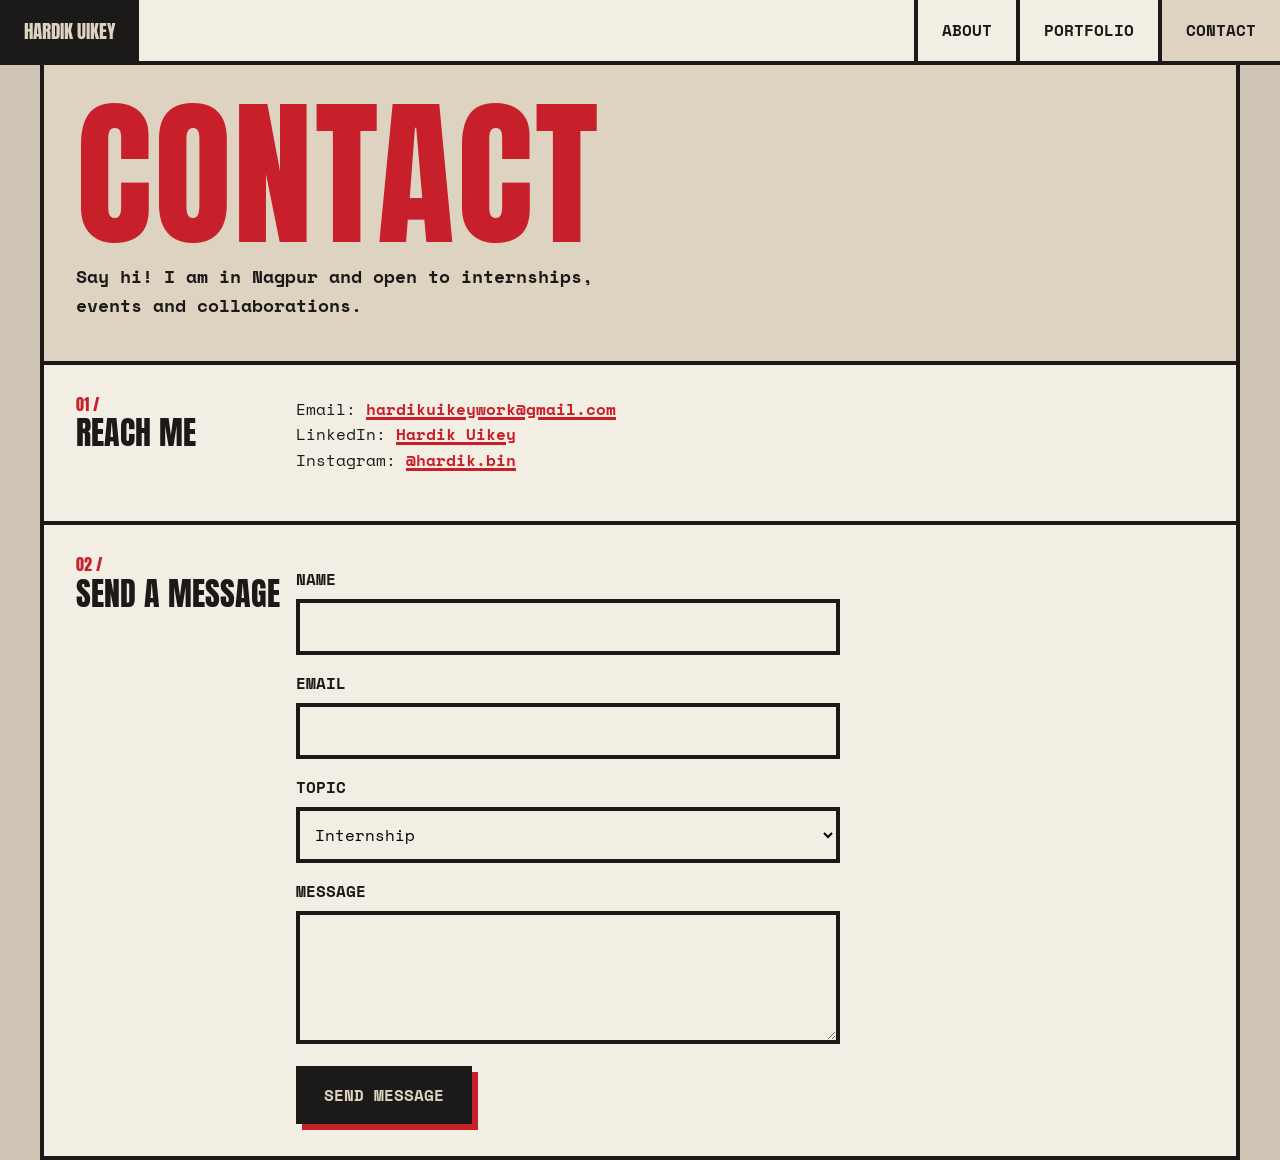
==== contact.html @ 09deae89 "Add files via upload" ====
<!DOCTYPE html>
<html lang="en"><head><meta charset="UTF-8"><meta name="viewport" content="width=device-width, initial-scale=1.0">
<link rel="preconnect" href="https://fonts.googleapis.com"><link href="https://fonts.googleapis.com/css2?family=Anton&family=Space+Mono:wght@400;700&display=swap" rel="stylesheet">
<link rel="stylesheet" href="styles.css"><title>Contact | Hardik Uikey</title></head>
<body>
<nav><a class="brand" href="index.html">Hardik Uikey</a><ul><li><a href="index.html">About</a></li><li><a href="portfolio.html">Portfolio</a></li><li><a href="contact.html" class="current">Contact</a></li></ul></nav>
<header class="page-title"><h1>Contact</h1><p class="tagline">Say hi! I am in Nagpur and open to internships, events and collaborations.</p></header>
<main>
  <section><h2>Reach me</h2><ul class="plain"><li>Email: <a href="mailto:hardikuikeywork@gmail.com">hardikuikeywork@gmail.com</a></li><li>LinkedIn: <a href="https://www.linkedin.com/in/hardik-uikey-a30a81338/">Hardik Uikey</a></li><li>Instagram: <a href="https://www.instagram.com/hardik.bin/">@hardik.bin</a></li></ul></section>
  <section><h2>Send a message</h2>
  <form id="contact-form" action="/contact">
    <label for="name">Name</label><input type="text" id="name" name="name" required minlength="2" maxlength="40">
    <label for="email">Email</label><input type="email" id="email" name="email" required>
    <label for="topic">Topic</label><select id="topic" name="topic"><option value="internship">Internship</option><option value="event">Event or marketing work</option><option value="other">Other</option></select>
    <label for="msg">Message</label><textarea id="msg" name="msg" rows="4" required></textarea>
    <button class="btn" type="submit">Send message</button>
  </form></section>
</main>
</body></html>
---- styles.css ----
:root{--y:#DDD3C0;--b:#C8202A;--k:#1C1A19;--w:#F3EEE3}
*{box-sizing:border-box}
html{font-family:"Space Mono",monospace;color:var(--k);background:#CFC6B5;line-height:1.6;scroll-behavior:smooth}
body{margin:0}
::selection{background:var(--y);color:var(--k)}
h1,h2,h3{font-family:"Anton",Impact,sans-serif;text-transform:uppercase;line-height:.95;margin:0 0 .6rem;font-weight:400}
h3{font-size:1.25rem;line-height:1.1}
a{color:var(--b);font-weight:700;text-decoration-thickness:3px}
a:hover{background:var(--y);color:var(--k)}
a:focus-visible,button:focus-visible,input:focus-visible,select:focus-visible,textarea:focus-visible{outline:4px solid var(--b);outline-offset:2px}
/* nav: flex + sticky, hard-edged tabs */
nav{position:sticky;top:0;z-index:10;display:flex;justify-content:space-between;align-items:stretch;background:var(--w);border-bottom:4px solid var(--k)}
nav ul{display:flex;margin:0;padding:0;list-style:none}
nav li{display:flex}
nav a{display:flex;align-items:center;padding:1rem 1.5rem;border-left:4px solid var(--k);color:var(--k);text-decoration:none;text-transform:uppercase;font-weight:700}
nav a:hover{background:var(--b);color:var(--w)}
nav a:active{background:var(--k);color:var(--y)}
nav a.current{background:var(--y)}
nav a.brand{background:var(--k);color:var(--y);border:0;font:400 1.2rem "Anton",sans-serif}
nav a.brand:hover{background:var(--b);color:var(--w)}
/* the column */
#top,.page-title,main{max-width:1200px;margin:0 auto;border-left:4px solid var(--k);border-right:4px solid var(--k)}
/* hero: giant name + photo */
#top{display:grid;grid-template-columns:1fr 320px;background:var(--y);border-bottom:4px solid var(--k)}
#top>div{padding:2.5rem 2rem}
#top img{order:2;width:100%;height:100%;object-fit:cover;border-left:4px solid var(--k);filter:grayscale(1) contrast(1.15);mix-blend-mode:multiply}
.hello{display:inline-block;margin:0 0 1rem;padding:.2rem .7rem;background:var(--k);color:var(--y);text-transform:uppercase;font-weight:700}
h1{font-size:clamp(4rem,13vw,10rem);line-height:.88;letter-spacing:.01em;color:var(--b);margin:0}
.tagline{font-size:1.15rem;font-weight:700;max-width:34rem;margin:1.2rem 0 1.5rem}
.btn{display:inline-block;padding:.8rem 1.5rem;border:4px solid var(--k);background:var(--w);color:var(--k);box-shadow:6px 6px 0 var(--k);font:700 1rem "Space Mono",monospace;text-transform:uppercase;text-decoration:none;cursor:pointer}
.btn:hover{background:var(--b);color:var(--w);transform:translate(3px,3px);box-shadow:3px 3px 0 var(--k)}
.page-title{background:var(--y);padding:2.5rem 2rem;border-bottom:4px solid var(--k)}
.page-title .tagline{margin:1rem 0 0}
/* sections: sticky numbered label on the left */
main{background:var(--w);counter-reset:s}
section{counter-increment:s;display:grid;grid-template-columns:220px 1fr;padding:2rem;border-bottom:4px solid var(--k)}
section>h2{grid-column:1;grid-row:1/span 20;align-self:start;position:sticky;top:5rem;font-size:2rem;padding-right:1rem}
section>h2::before{content:"0" counter(s) " /";display:block;margin-bottom:.4rem;color:var(--b);font-size:1rem}
section>*:not(h2):not(.gallery){grid-column:2}
section>.gallery{grid-column:1/-1}
#bio p{font-size:1.15rem;margin:0 0 1rem}
/* stats: spec-sheet cells */
#stats{display:grid;grid-template-columns:repeat(4,1fr);padding:0;background:var(--k)}
#stats div{grid-column:auto;padding:1.5rem 1rem;background:var(--w);border-right:4px solid var(--k)}
#stats div:nth-child(odd){background:var(--w)}
#stats div:nth-child(even){background:var(--y)}
#stats div:last-child{border-right:0}
#stats strong{display:block;font:400 3.4rem/1 "Anton",sans-serif}
#stats span{font-size:.85rem;text-transform:uppercase;font-weight:700}
/* experience rows */
.item{display:grid;grid-template-columns:170px 1fr;gap:.2rem 1.5rem;padding:1.3rem 1rem;border-top:4px solid var(--k)}
.item:last-child{border-bottom:4px solid var(--k)}
.item h3{grid-column:2}
.item .when{grid-column:1;grid-row:1/span 2;margin:0;font-weight:700;text-transform:uppercase;font-size:.9rem}
.item ul{grid-column:2;margin:.4rem 0 0;padding-left:1.2rem}
.featured{background:var(--y)}
.item:hover{background:var(--k);color:var(--y)}
/* tables */
table{width:100%;border-collapse:collapse;border:4px solid var(--k)}
th{background:var(--k);color:var(--y);text-align:left;text-transform:uppercase}
th,td{padding:.8rem 1rem;border:2px solid var(--k)}
tbody tr:hover{background:var(--y)}
#exams table{max-width:34rem}
/* skill boxes */
.chips,.plain{list-style:none;padding:0;margin:0 0 1rem}
.chips li{display:inline-block;margin:0 .6rem .7rem 0;padding:.4rem 1rem;border:3px solid var(--k);background:var(--w);text-transform:uppercase;font-weight:700}
.chips li:nth-child(3n){background:var(--y)}
.chips li:hover{background:var(--b);color:var(--w)}
/* gallery: grid mosaic */
.gallery{display:grid;grid-template-columns:repeat(4,1fr);grid-auto-rows:180px;gap:1rem}
.gallery img{width:100%;height:100%;object-fit:cover;border:4px solid var(--k);box-shadow:6px 6px 0 var(--k);transition:transform .15s,box-shadow .15s}
.gallery a:nth-child(1){grid-column:span 2;grid-row:span 2}
.gallery a:nth-child(6){grid-column:span 2}
.gallery img:hover{transform:translate(-4px,-4px);box-shadow:10px 10px 0 var(--b)}
.gallery a{display:block}
.gallery img{cursor:zoom-in}
/* lightbox: pure CSS using :target */
.lightbox{display:none;position:fixed;inset:0;z-index:100;align-items:center;justify-content:center;padding:1rem;background:rgba(28,26,25,.94)}
.lightbox:target{display:flex}
.lightbox img{position:relative;z-index:1;max-width:min(90vw,1200px);max-height:85vh;object-fit:contain;border:4px solid var(--w)}
.lb-bg{position:absolute;inset:0;cursor:zoom-out}
.lb-bg:hover{background:none}
.lb-close,.lb-prev,.lb-next{position:fixed;z-index:2;padding:.5rem 1rem;border:4px solid var(--k);background:var(--w);color:var(--k);font:400 1.8rem/1 Anton,sans-serif;text-decoration:none}
.lb-close{top:1rem;right:1rem}
.lb-prev{left:1rem;top:50%}
.lb-next{right:1rem;top:50%}
.lb-close:hover,.lb-prev:hover,.lb-next:hover{background:var(--b);color:var(--w)}
/* form */
#contact-form{display:flex;flex-direction:column;max-width:34rem;gap:.4rem}
#contact-form label{font-weight:700;text-transform:uppercase;margin-top:.6rem}
#contact-form input,#contact-form select,#contact-form textarea{padding:.7rem;border:4px solid var(--k);border-radius:0;font:inherit;background:var(--w)}
#contact-form input:focus,#contact-form textarea:focus,#contact-form select:focus{background:var(--y)}
#contact-form button{align-self:flex-start;margin-top:1rem;background:var(--k);color:var(--y);box-shadow:6px 6px 0 var(--b);border-color:var(--k)}
/* responsive */
@media (max-width:900px){.gallery{grid-template-columns:repeat(2,1fr);grid-auto-rows:150px}.gallery a:nth-child(n){grid-column:auto;grid-row:auto}.gallery a:nth-child(1){grid-column:span 2}}
@media (max-width:800px){
 .lb-prev,.lb-next{top:auto;bottom:1rem}
 nav{flex-direction:column}
 nav ul a{border-left:0;border-top:4px solid var(--k);padding:.7rem 1rem}
 nav li{flex:1}
 nav a.brand{padding:.8rem 1rem}
 #top{grid-template-columns:1fr}
 #top img{order:0;height:260px;border-left:0;border-bottom:4px solid var(--k)}
 section{grid-template-columns:1fr;padding:1.5rem 1rem}
 section>h2{position:static;grid-row:auto;margin-bottom:1rem}
 section>*:not(h2):not(.gallery){grid-column:1}
 #stats{grid-template-columns:repeat(2,1fr)}
 #stats div:nth-child(2){border-right:0}
 #stats div:nth-child(-n+2){border-bottom:4px solid var(--k)}
 .item{grid-template-columns:1fr}
 .item h3,.item ul,.item .when{grid-column:1;grid-row:auto}
 .item .when{order:-1}
 table{font-size:.8rem}
 th,td{padding:.5rem}
}
@media (prefers-reduced-motion:reduce){html{scroll-behavior:auto}*{transition:none!important}}
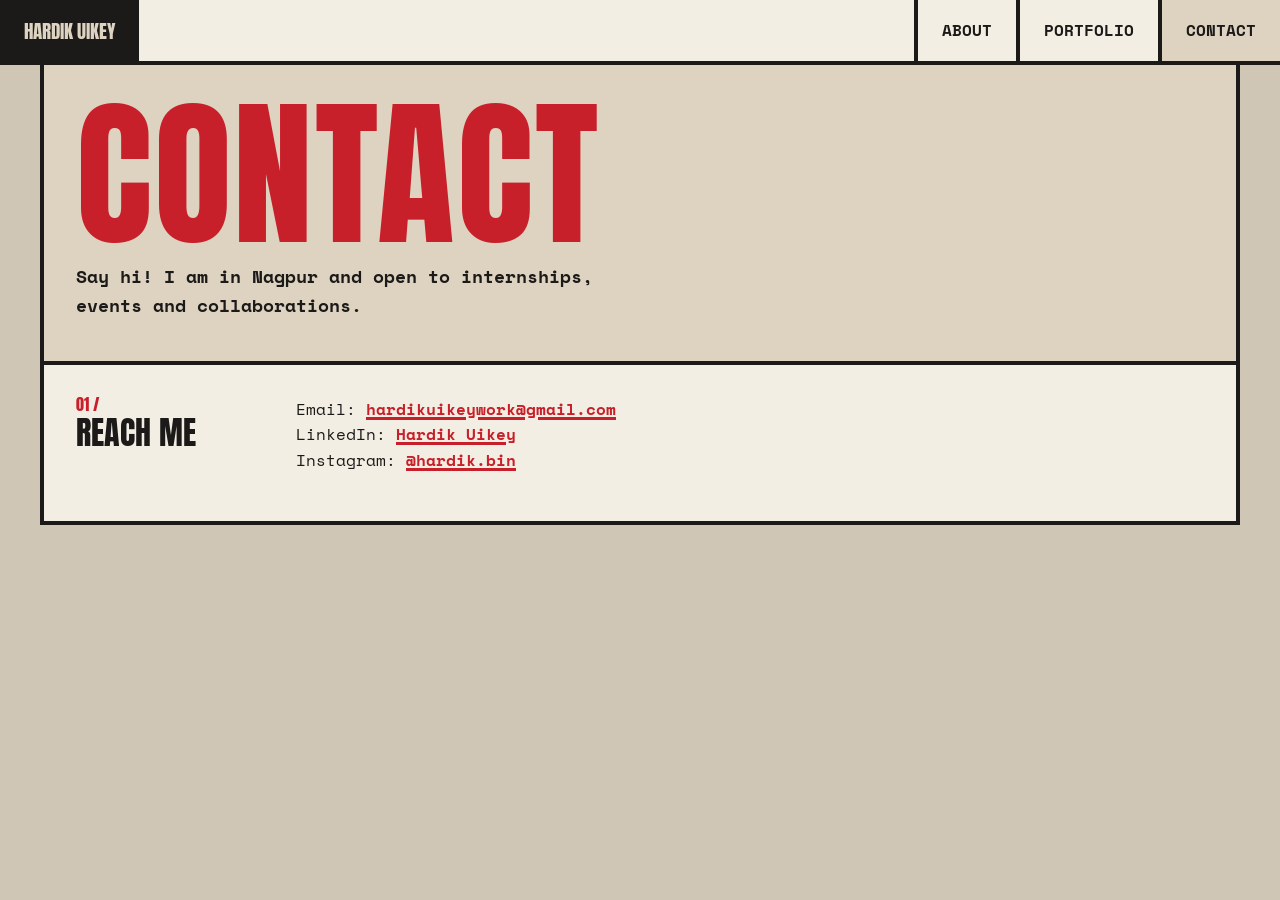
==== commit 5785e7ed: "Update contact.html" ====
--- a/contact.html
+++ b/contact.html
@@ -7,13 +7,5 @@
 <header class="page-title"><h1>Contact</h1><p class="tagline">Say hi! I am in Nagpur and open to internships, events and collaborations.</p></header>
 <main>
   <section><h2>Reach me</h2><ul class="plain"><li>Email: <a href="mailto:hardikuikeywork@gmail.com">hardikuikeywork@gmail.com</a></li><li>LinkedIn: <a href="https://www.linkedin.com/in/hardik-uikey-a30a81338/">Hardik Uikey</a></li><li>Instagram: <a href="https://www.instagram.com/hardik.bin/">@hardik.bin</a></li></ul></section>
-  <section><h2>Send a message</h2>
-  <form id="contact-form" action="/contact">
-    <label for="name">Name</label><input type="text" id="name" name="name" required minlength="2" maxlength="40">
-    <label for="email">Email</label><input type="email" id="email" name="email" required>
-    <label for="topic">Topic</label><select id="topic" name="topic"><option value="internship">Internship</option><option value="event">Event or marketing work</option><option value="other">Other</option></select>
-    <label for="msg">Message</label><textarea id="msg" name="msg" rows="4" required></textarea>
-    <button class="btn" type="submit">Send message</button>
-  </form></section>
 </main>
 </body></html>
